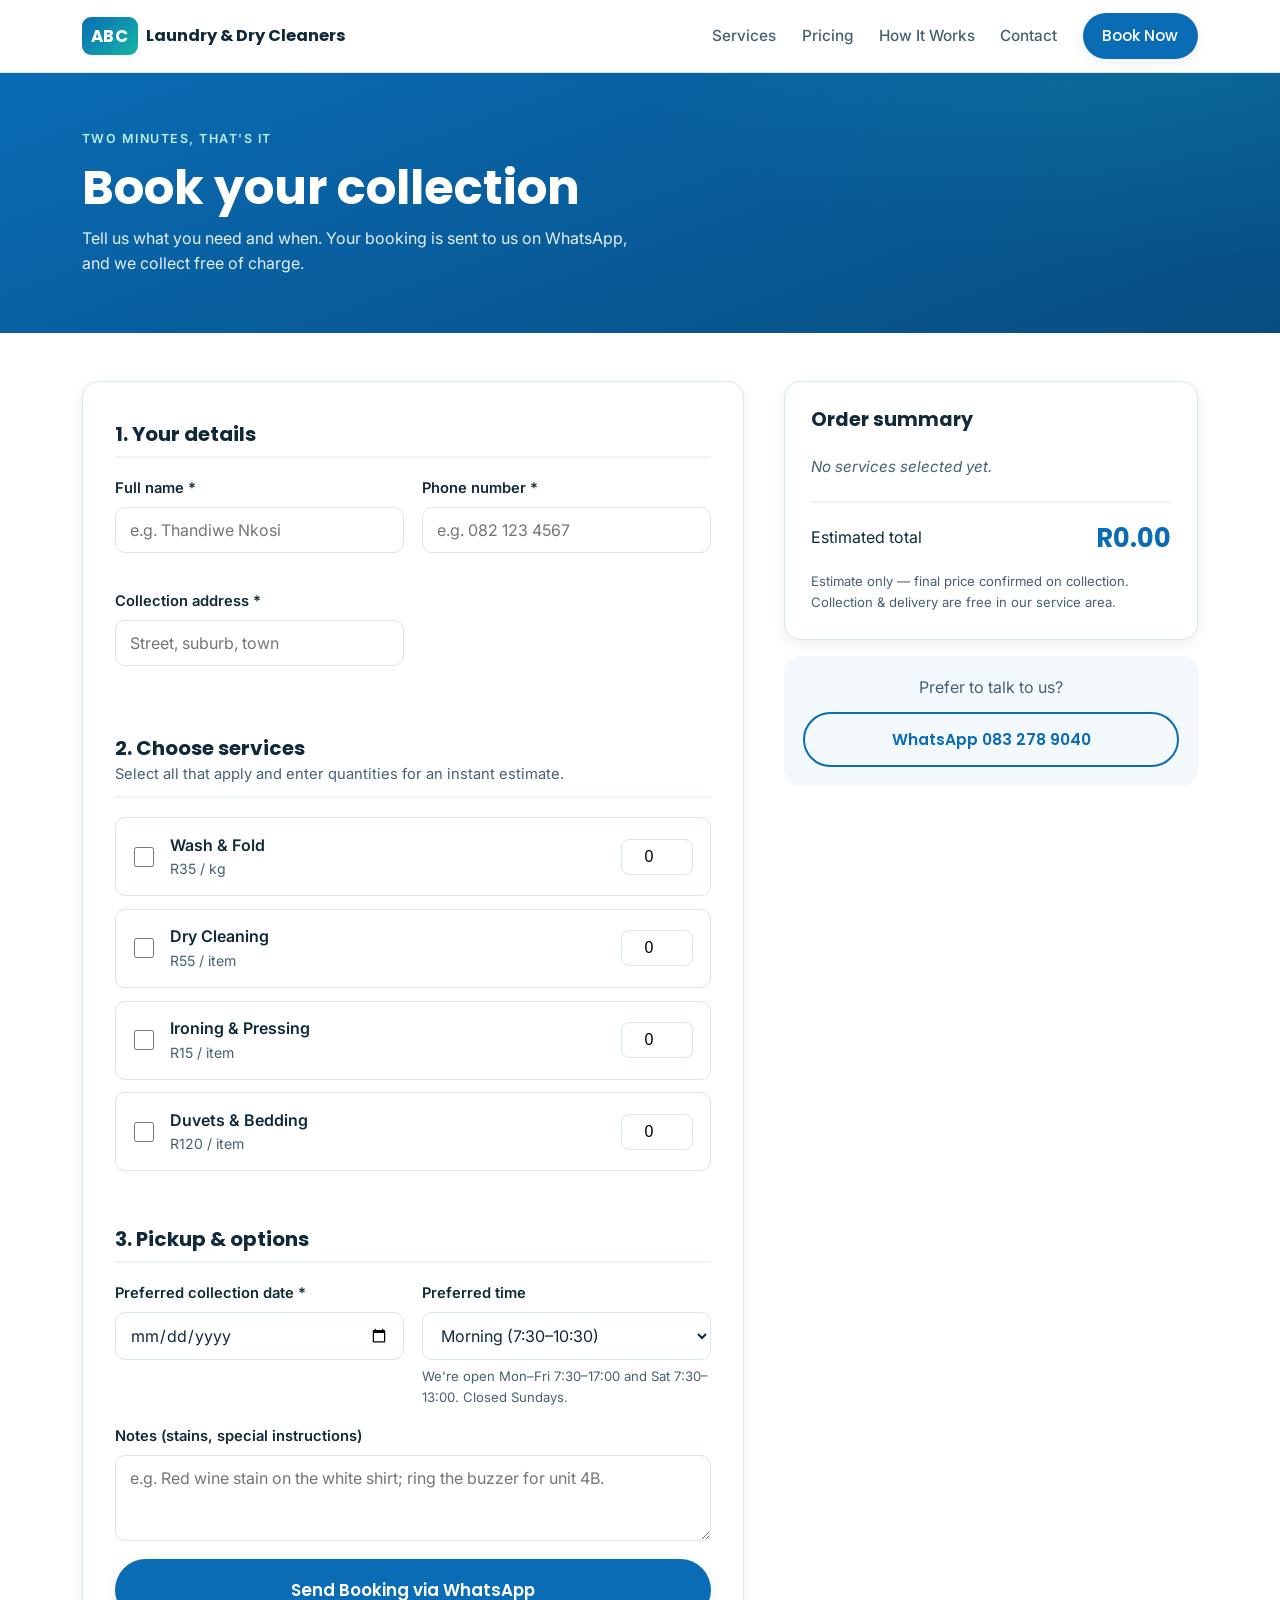
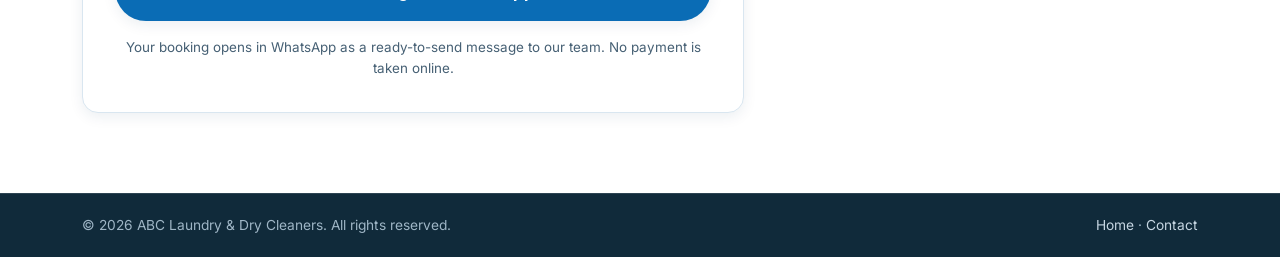
==== booking.html @ 91010104 "Initial Commit" ====
<!DOCTYPE html>
<html lang="en">
<head>
  <meta charset="UTF-8" />
  <meta name="viewport" content="width=device-width, initial-scale=1.0" />
  <meta name="description" content="Book a laundry or dry-cleaning collection with ABC Laundry & Dry Cleaners. Free pickup and delivery, instant price estimate." />
  <title>Book a Collection | ABC Laundry &amp; Dry Cleaners</title>
  <link rel="preconnect" href="https://fonts.googleapis.com" />
  <link rel="preconnect" href="https://fonts.gstatic.com" crossorigin />
  <link href="https://fonts.googleapis.com/css2?family=Poppins:wght@500;600;700&family=Inter:wght@400;500;600&display=swap" rel="stylesheet" />
  <link rel="stylesheet" href="style.css" />
</head>
<body>
  <!-- Header / Navigation -->
  <header class="site-header">
    <nav class="nav container">
      <a href="index.html" class="brand">
        <span class="brand-mark">ABC</span>
        <span class="brand-text">Laundry &amp; Dry Cleaners</span>
      </a>

      <button class="nav-toggle" id="navToggle" aria-label="Toggle menu" aria-expanded="false">
        <span></span><span></span><span></span>
      </button>

      <ul class="nav-links" id="navLinks">
        <li><a href="index.html#services">Services</a></li>
        <li><a href="index.html#pricing">Pricing</a></li>
        <li><a href="index.html#how">How It Works</a></li>
        <li><a href="index.html#contact">Contact</a></li>
        <li><a href="booking.html" class="btn btn-primary btn-sm">Book Now</a></li>
      </ul>
    </nav>
  </header>

  <!-- Booking -->
  <section class="booking-hero">
    <div class="container">
      <p class="eyebrow">Two minutes, that's it</p>
      <h1>Book your collection</h1>
      <p class="booking-sub">Tell us what you need and when. Your booking is sent to us on WhatsApp, and we collect free of charge.</p>
    </div>
  </section>

  <section class="section booking-section">
    <div class="container booking-grid">
      <!-- Form -->
      <form class="booking-form" id="bookingForm" novalidate>
        <div class="form-step-head">
          <h2>1. Your details</h2>
        </div>
        <div class="form-row">
          <div class="field">
            <label for="name">Full name *</label>
            <input type="text" id="name" name="name" placeholder="e.g. Thandiwe Nkosi" required />
            <span class="error" data-for="name"></span>
          </div>
          <div class="field">
            <label for="phone">Phone number *</label>
            <input type="tel" id="phone" name="phone" placeholder="e.g. 082 123 4567" required />
            <span class="error" data-for="phone"></span>
          </div>
        </div>
        <div class="form-row">
          <div class="field">
            <label for="address">Collection address *</label>
            <input type="text" id="address" name="address" placeholder="Street, suburb, town" required />
            <span class="error" data-for="address"></span>
          </div>
        </div>

        <div class="form-step-head">
          <h2>2. Choose services</h2>
          <p class="hint">Select all that apply and enter quantities for an instant estimate.</p>
        </div>

        <div class="service-options">
          <label class="service-option">
            <input type="checkbox" class="svc-check" data-price="35" data-unit="kg" data-label="Wash &amp; Fold" />
            <span class="svc-body">
              <span class="svc-name">Wash &amp; Fold</span>
              <span class="svc-price">R35 / kg</span>
            </span>
            <input type="number" class="svc-qty" min="0" value="0" aria-label="Wash and fold kilograms" />
          </label>

          <label class="service-option">
            <input type="checkbox" class="svc-check" data-price="55" data-unit="item" data-label="Dry Cleaning" />
            <span class="svc-body">
              <span class="svc-name">Dry Cleaning</span>
              <span class="svc-price">R55 / item</span>
            </span>
            <input type="number" class="svc-qty" min="0" value="0" aria-label="Dry cleaning items" />
          </label>

          <label class="service-option">
            <input type="checkbox" class="svc-check" data-price="15" data-unit="item" data-label="Ironing" />
            <span class="svc-body">
              <span class="svc-name">Ironing &amp; Pressing</span>
              <span class="svc-price">R15 / item</span>
            </span>
            <input type="number" class="svc-qty" min="0" value="0" aria-label="Ironing items" />
          </label>

          <label class="service-option">
            <input type="checkbox" class="svc-check" data-price="120" data-unit="item" data-label="Duvet / Bedding" />
            <span class="svc-body">
              <span class="svc-name">Duvets &amp; Bedding</span>
              <span class="svc-price">R120 / item</span>
            </span>
            <input type="number" class="svc-qty" min="0" value="0" aria-label="Duvet items" />
          </label>
        </div>
        <span class="error" data-for="services"></span>

        <div class="form-step-head">
          <h2>3. Pickup &amp; options</h2>
        </div>
        <div class="form-row">
          <div class="field">
            <label for="date">Preferred collection date *</label>
            <input type="date" id="date" name="date" required />
            <span class="error" data-for="date"></span>
          </div>
          <div class="field">
            <label for="time">Preferred time</label>
            <select id="time" name="time">
              <option value="Morning (7:30–10:30)">Morning (7:30–10:30)</option>
              <option value="Midday (10:30–13:00)">Midday (10:30–13:00)</option>
              <option value="Afternoon (13:00–17:00, Mon–Fri only)">Afternoon (13:00–17:00, Mon–Fri only)</option>
            </select>
            <span class="hint">We're open Mon–Fri 7:30–17:00 and Sat 7:30–13:00. Closed Sundays.</span>
          </div>
        </div>
        <div class="field">
          <label for="notes">Notes (stains, special instructions)</label>
          <textarea id="notes" name="notes" rows="3" placeholder="e.g. Red wine stain on the white shirt; ring the buzzer for unit 4B."></textarea>
        </div>

        <button type="submit" class="btn btn-primary btn-block btn-lg">Send Booking via WhatsApp</button>
        <p class="form-disclaimer">Your booking opens in WhatsApp as a ready-to-send message to our team. No payment is taken online.</p>
      </form>

      <!-- Summary -->
      <aside class="booking-summary">
        <div class="summary-card">
          <h3>Order summary</h3>
          <ul class="summary-lines" id="summaryLines">
            <li class="summary-empty">No services selected yet.</li>
          </ul>
          <div class="summary-total">
            <span>Estimated total</span>
            <strong id="summaryTotal">R0.00</strong>
          </div>
          <p class="summary-note">Estimate only — final price confirmed on collection. Collection &amp; delivery are free in our service area.</p>
        </div>
        <div class="summary-help">
          <p>Prefer to talk to us?</p>
          <a href="https://wa.me/27832789040" target="_blank" rel="noopener" class="btn btn-outline btn-block">WhatsApp 083 278 9040</a>
        </div>
      </aside>
    </div>

    <!-- Success message -->
    <div class="booking-success container" id="bookingSuccess" hidden>
      <div class="success-card">
        <div class="success-ico">✓</div>
        <h2>Booking request received!</h2>
        <p id="successText">Thanks, we've got your details and will call you shortly to confirm your collection.</p>
        <div class="success-actions">
          <a href="index.html" class="btn btn-outline">Back to Home</a>
          <button type="button" class="btn btn-primary" id="newBooking">Make Another Booking</button>
        </div>
      </div>
    </div>
  </section>

  <!-- Footer -->
  <footer class="site-footer">
    <div class="footer-bottom">
      <div class="container">
        <p>&copy; <span id="year"></span> ABC Laundry &amp; Dry Cleaners. All rights reserved.</p>
        <p><a href="index.html">Home</a> · <a href="index.html#contact">Contact</a></p>
      </div>
    </div>
  </footer>

  <script src="main.js"></script>
</body>
</html>
---- style.css ----
/* =========================================================
   ABC Laundry & Dry Cleaners — Stylesheet
   ========================================================= */

:root {
  --blue:        #0a6cb5;
  --blue-dark:   #074d80;
  --teal:        #16b6a6;
  --teal-dark:   #0e8e82;
  --ink:         #102a3a;
  --ink-soft:    #466074;
  --bg:          #ffffff;
  --bg-soft:     #f3f8fc;
  --bg-alt:      #eef5fb;
  --line:        #d9e6f0;
  --white:       #ffffff;
  --shadow:      0 10px 30px rgba(10, 55, 95, 0.10);
  --shadow-sm:   0 4px 14px rgba(10, 55, 95, 0.08);
  --radius:      16px;
  --radius-sm:   10px;
  --maxw:        1160px;
  --font-head:   'Poppins', system-ui, sans-serif;
  --font-body:   'Inter', system-ui, sans-serif;
}

* { margin: 0; padding: 0; box-sizing: border-box; }

html { scroll-behavior: smooth; scroll-padding-top: 80px; }

body {
  font-family: var(--font-body);
  color: var(--ink);
  background: var(--bg);
  line-height: 1.6;
  -webkit-font-smoothing: antialiased;
}

h1, h2, h3, h4 { font-family: var(--font-head); line-height: 1.2; color: var(--ink); }
a { color: var(--blue); text-decoration: none; }
img { max-width: 100%; display: block; }

.container { width: 100%; max-width: var(--maxw); margin: 0 auto; padding: 0 22px; }

.eyebrow {
  text-transform: uppercase;
  letter-spacing: 0.12em;
  font-size: 0.78rem;
  font-weight: 600;
  color: var(--teal-dark);
  margin-bottom: 0.6rem;
}

/* ---------- Buttons ---------- */
.btn {
  display: inline-flex;
  align-items: center;
  justify-content: center;
  gap: 0.5rem;
  font-family: var(--font-head);
  font-weight: 600;
  font-size: 0.98rem;
  padding: 0.8rem 1.5rem;
  border-radius: 999px;
  border: 2px solid transparent;
  cursor: pointer;
  transition: transform 0.15s ease, box-shadow 0.15s ease, background 0.15s ease, color 0.15s ease;
  white-space: nowrap;
}
.btn:hover { transform: translateY(-2px); }
.btn:active { transform: translateY(0); }
.btn-primary { background: var(--blue); color: #fff; box-shadow: var(--shadow-sm); }
.btn-primary:hover { background: var(--blue-dark); color: #fff; }
.btn-ghost { background: rgba(255,255,255,0.14); color: #fff; border-color: rgba(255,255,255,0.55); }
.btn-ghost:hover { background: rgba(255,255,255,0.25); color: #fff; }
.btn-light { background: #fff; color: var(--blue); }
.btn-light:hover { color: var(--blue-dark); }
.btn-outline { background: transparent; color: var(--blue); border-color: var(--blue); }
.btn-outline:hover { background: var(--blue); color: #fff; }
.btn-sm { padding: 0.55rem 1.1rem; font-size: 0.9rem; }
.btn-lg { padding: 1rem 1.6rem; font-size: 1.05rem; }
.btn-block { width: 100%; }

/* ---------- Header / Nav ---------- */
.site-header {
  position: sticky;
  top: 0;
  z-index: 100;
  background: rgba(255,255,255,0.92);
  backdrop-filter: saturate(180%) blur(10px);
  border-bottom: 1px solid var(--line);
}
.nav { display: flex; align-items: center; justify-content: space-between; height: 72px; }
.brand { display: flex; align-items: center; gap: 0.55rem; font-family: var(--font-head); font-weight: 700; color: var(--ink); }
.brand-mark {
  background: linear-gradient(135deg, var(--blue), var(--teal));
  color: #fff;
  font-weight: 700;
  letter-spacing: 0.04em;
  padding: 0.35rem 0.55rem;
  border-radius: 9px;
  font-size: 1.05rem;
}
.brand-text { font-size: 1.02rem; line-height: 1.1; }
.nav-links { display: flex; align-items: center; gap: 1.6rem; list-style: none; }
.nav-links a { color: var(--ink-soft); font-weight: 500; font-size: 0.96rem; }
.nav-links a:not(.btn):hover { color: var(--blue); }
.nav-links .btn { color: #fff; }

.nav-toggle { display: none; flex-direction: column; gap: 5px; background: none; border: none; cursor: pointer; padding: 6px; }
.nav-toggle span { width: 26px; height: 3px; background: var(--ink); border-radius: 2px; transition: 0.25s; }
.nav-toggle.open span:nth-child(1) { transform: translateY(8px) rotate(45deg); }
.nav-toggle.open span:nth-child(2) { opacity: 0; }
.nav-toggle.open span:nth-child(3) { transform: translateY(-8px) rotate(-45deg); }

/* ---------- Hero ---------- */
.hero {
  background:
    radial-gradient(1200px 500px at 80% -10%, rgba(22,182,166,0.18), transparent 60%),
    linear-gradient(160deg, #0a6cb5 0%, #074d80 100%);
  color: #fff;
  padding: 5rem 0 5.5rem;
  position: relative;
  overflow: hidden;
}
.hero-inner { display: grid; grid-template-columns: 1.15fr 0.85fr; gap: 3rem; align-items: center; }
.hero-content { max-width: 40rem; }
.hero .eyebrow { color: #bdeee7; }
.hero h1 { font-size: clamp(2.4rem, 5vw, 3.6rem); color: #fff; margin-bottom: 1.1rem; }
.hero h1 .accent { color: #8ee9dd; }
.hero-sub { font-size: 1.1rem; color: #e3f0f9; max-width: 38rem; margin-bottom: 1.8rem; }
.hero-actions { display: flex; flex-wrap: wrap; gap: 0.9rem; margin-bottom: 1.6rem; }
.hero-badges { list-style: none; display: flex; flex-wrap: wrap; gap: 1.2rem; font-size: 0.92rem; color: #cfeae3; }

/* Hero image / placeholder */
.hero-media { display: flex; justify-content: center; }
.hero-media img { border-radius: var(--radius); box-shadow: var(--shadow); width: 100%; object-fit: cover; }
.hero-img-placeholder {
  width: 100%;
  aspect-ratio: 16 / 9;
  border-radius: var(--radius);
  border: 2px dashed rgba(255, 255, 255, 0.55);
  background: linear-gradient(160deg, rgba(255,255,255,0.16), rgba(255,255,255,0.04));
  display: flex; flex-direction: column; align-items: center; justify-content: center;
  gap: 0.5rem; text-align: center; color: #eaf5ff; padding: 1.5rem;
}
.hero-img-icon { font-size: 3rem; }
.hero-img-placeholder p { font-weight: 600; font-family: var(--font-head); }
.hero-img-hint { font-size: 0.82rem; color: #bdd6ea; }

/* ---------- Stats ---------- */
.stats { background: var(--bg-soft); border-bottom: 1px solid var(--line); }
.stats-grid { display: grid; grid-template-columns: repeat(4, 1fr); gap: 1rem; padding: 2.2rem 22px; }
.stat { text-align: center; }
.stat-num { display: block; font-family: var(--font-head); font-weight: 700; font-size: 1.9rem; color: var(--blue); }
.stat-label { color: var(--ink-soft); font-size: 0.92rem; }

/* ---------- Sections ---------- */
.section { padding: 5rem 0; }
.section-alt { background: var(--bg-soft); }
.section-head { text-align: center; max-width: 40rem; margin: 0 auto 3rem; }
.section-head h2 { font-size: clamp(1.8rem, 3.5vw, 2.5rem); margin-bottom: 0.7rem; }
.section-sub { color: var(--ink-soft); font-size: 1.05rem; }

/* ---------- Cards ---------- */
.cards { display: grid; grid-template-columns: repeat(3, 1fr); gap: 1.5rem; }
.card {
  background: #fff;
  border: 1px solid var(--line);
  border-radius: var(--radius);
  padding: 2rem 1.7rem;
  box-shadow: var(--shadow-sm);
  transition: transform 0.2s ease, box-shadow 0.2s ease;
}
.card:hover { transform: translateY(-5px); box-shadow: var(--shadow); }
.card-icon {
  font-size: 1.9rem;
  width: 58px; height: 58px;
  display: grid; place-items: center;
  background: var(--bg-alt);
  border-radius: 14px;
  margin-bottom: 1.1rem;
}
.card h3 { font-size: 1.2rem; margin-bottom: 0.5rem; }
.card p { color: var(--ink-soft); }

/* ---------- Pricing ---------- */
.pricing-grid { display: grid; grid-template-columns: repeat(3, 1fr); gap: 1.5rem; align-items: stretch; }
.price-card {
  background: #fff;
  border: 1px solid var(--line);
  border-radius: var(--radius);
  padding: 2.2rem 1.8rem;
  text-align: center;
  position: relative;
  display: flex;
  flex-direction: column;
  box-shadow: var(--shadow-sm);
}
.price-card.featured { border: 2px solid var(--blue); box-shadow: var(--shadow); transform: translateY(-6px); }
.ribbon {
  position: absolute; top: -13px; left: 50%; transform: translateX(-50%);
  background: var(--blue); color: #fff; font-size: 0.75rem; font-weight: 600;
  padding: 0.3rem 0.9rem; border-radius: 999px; letter-spacing: 0.04em;
}
.price-card h3 { font-size: 1.25rem; margin-bottom: 0.8rem; }
.price { font-family: var(--font-head); font-weight: 700; font-size: 3rem; color: var(--ink); line-height: 1; margin-bottom: 1.2rem; }
.price span { font-size: 1.4rem; vertical-align: super; color: var(--blue); }
.price small { font-size: 0.95rem; font-weight: 500; color: var(--ink-soft); }
.price-card ul { list-style: none; text-align: left; margin-bottom: 1.6rem; flex-grow: 1; }
.price-card li { padding: 0.5rem 0 0.5rem 1.6rem; position: relative; color: var(--ink-soft); border-bottom: 1px solid var(--bg-alt); }
.price-card li::before { content: "✓"; position: absolute; left: 0; color: var(--teal-dark); font-weight: 700; }
.price-note { text-align: center; color: var(--ink-soft); font-size: 0.88rem; margin-top: 1.8rem; }

/* ---------- Steps ---------- */
.steps { display: grid; grid-template-columns: repeat(4, 1fr); gap: 1.5rem; }
.step { text-align: center; padding: 1rem; }
.step-num {
  display: grid; place-items: center;
  width: 56px; height: 56px; margin: 0 auto 1rem;
  background: linear-gradient(135deg, var(--blue), var(--teal));
  color: #fff; font-family: var(--font-head); font-weight: 700; font-size: 1.4rem;
  border-radius: 50%;
}
.step h3 { font-size: 1.15rem; margin-bottom: 0.4rem; }
.step p { color: var(--ink-soft); font-size: 0.96rem; }

/* ---------- About ---------- */
.about-grid { display: grid; grid-template-columns: 1.4fr 1fr; gap: 3rem; align-items: center; }
.about-text h2 { font-size: clamp(1.8rem, 3.5vw, 2.4rem); margin-bottom: 1rem; }
.about-text p { color: var(--ink-soft); margin-bottom: 1rem; }
.check-list { list-style: none; margin-top: 1.2rem; }
.check-list li { padding: 0.4rem 0 0.4rem 1.8rem; position: relative; }
.check-list li::before { content: "✓"; position: absolute; left: 0; width: 1.2rem; height: 1.2rem; background: var(--teal); color: #fff; border-radius: 50%; font-size: 0.75rem; display: grid; place-items: center; top: 0.55rem; }
.about-stats { display: grid; grid-template-columns: 1fr 1fr; gap: 1rem; }
.about-stat {
  background: #fff; border: 1px solid var(--line); border-radius: var(--radius);
  padding: 1.6rem 1rem; text-align: center; box-shadow: var(--shadow-sm);
}
.about-stat strong { display: block; font-family: var(--font-head); font-size: 1.8rem; color: var(--blue); }
.about-stat span { color: var(--ink-soft); font-size: 0.9rem; }

/* ---------- Reviews ---------- */
.review {
  background: #fff; border: 1px solid var(--line); border-radius: var(--radius);
  padding: 1.8rem; box-shadow: var(--shadow-sm);
}
.review p { color: var(--ink); font-size: 1.02rem; margin-bottom: 1rem; }
.review footer { font-weight: 600; color: var(--ink-soft); }
.stars { color: #f5a623; margin-top: 0.3rem; letter-spacing: 0.1em; }

/* ---------- Contact ---------- */
.contact-grid { display: grid; grid-template-columns: 1fr 1fr; gap: 2.5rem; align-items: stretch; }
.contact-info h2 { font-size: clamp(1.8rem, 3.5vw, 2.4rem); margin-bottom: 1.4rem; }
.contact-list { list-style: none; margin-bottom: 1.8rem; }
.contact-list li { display: flex; gap: 1rem; padding: 0.9rem 0; border-bottom: 1px solid var(--line); }
.contact-ico { font-size: 1.4rem; }
.contact-list strong { display: block; font-family: var(--font-head); }
.contact-list p { color: var(--ink-soft); }
.contact-map { min-height: 360px; border-radius: var(--radius); overflow: hidden; box-shadow: var(--shadow-sm); border: 1px solid var(--line); }
.contact-map iframe { width: 100%; height: 100%; min-height: 360px; }

/* ---------- CTA ---------- */
.cta {
  background: linear-gradient(160deg, var(--teal-dark), var(--blue-dark));
  color: #fff; text-align: center; padding: 4rem 0;
}
.cta-inner h2 { color: #fff; font-size: clamp(1.8rem, 4vw, 2.6rem); margin-bottom: 0.6rem; }
.cta-inner p { color: #e3f0f9; margin-bottom: 1.6rem; font-size: 1.1rem; }

/* ---------- Footer ---------- */
.site-footer { background: var(--ink); color: #c6d6e2; }
.footer-grid { display: grid; grid-template-columns: 2fr 1fr 1fr 1fr; gap: 2rem; padding: 3.5rem 22px 2.5rem; }
.brand-footer { color: #fff; margin-bottom: 1rem; }
.footer-tag { color: #9fb6c6; max-width: 22rem; }
.site-footer h4 { color: #fff; margin-bottom: 1rem; font-size: 1rem; }
.site-footer ul { list-style: none; }
.site-footer ul li { margin-bottom: 0.55rem; }
.site-footer ul a { color: #c6d6e2; font-size: 0.95rem; }
.site-footer ul a:hover { color: #fff; }
.footer-bottom { border-top: 1px solid rgba(255,255,255,0.12); padding: 1.3rem 0; }
.footer-bottom .container { display: flex; justify-content: space-between; flex-wrap: wrap; gap: 0.5rem; }
.footer-bottom p { font-size: 0.86rem; color: #9fb6c6; }
.footer-bottom a { color: #c6d6e2; }

/* =========================================================
   Booking page
   ========================================================= */
.booking-hero {
  background:
    radial-gradient(900px 400px at 90% -20%, rgba(22,182,166,0.2), transparent 60%),
    linear-gradient(160deg, #0a6cb5 0%, #074d80 100%);
  color: #fff; padding: 3.5rem 0;
}
.booking-hero h1 { color: #fff; font-size: clamp(2rem, 4.5vw, 3rem); }
.booking-hero .eyebrow { color: #bdeee7; }
.booking-sub { color: #e3f0f9; max-width: 36rem; margin-top: 0.6rem; }

.booking-section { padding-top: 3rem; }
.booking-grid { display: grid; grid-template-columns: 1.6fr 1fr; gap: 2.5rem; align-items: start; }

.booking-form {
  background: #fff; border: 1px solid var(--line); border-radius: var(--radius);
  padding: 2rem; box-shadow: var(--shadow-sm);
}
.form-step-head { margin: 0.5rem 0 1.2rem; padding-bottom: 0.6rem; border-bottom: 2px solid var(--bg-alt); }
.form-step-head:not(:first-child) { margin-top: 2rem; }
.form-step-head h2 { font-size: 1.25rem; }
.form-step-head .hint { color: var(--ink-soft); font-size: 0.92rem; margin-top: 0.2rem; }

.form-row { display: grid; grid-template-columns: 1fr 1fr; gap: 1.1rem; }
.field { margin-bottom: 1.1rem; display: flex; flex-direction: column; }
.field label { font-weight: 600; font-size: 0.92rem; margin-bottom: 0.4rem; color: var(--ink); }
.field .hint { font-size: 0.82rem; color: var(--ink-soft); margin-top: 0.35rem; }
.field input,
.field select,
.field textarea {
  font-family: var(--font-body); font-size: 1rem; color: var(--ink);
  padding: 0.75rem 0.9rem; border: 1.5px solid var(--line); border-radius: var(--radius-sm);
  background: #fff; transition: border-color 0.15s ease, box-shadow 0.15s ease;
  width: 100%;
}
.field input:focus,
.field select:focus,
.field textarea:focus {
  outline: none; border-color: var(--blue); box-shadow: 0 0 0 3px rgba(10,108,181,0.14);
}
.field input.invalid { border-color: #e0484f; }
.error { color: #d33b41; font-size: 0.82rem; min-height: 1rem; margin-top: 0.25rem; display: block; }

/* Service options */
.service-options { display: grid; gap: 0.8rem; margin-bottom: 0.5rem; }
.service-option {
  display: grid; grid-template-columns: auto 1fr auto; align-items: center; gap: 1rem;
  border: 1.5px solid var(--line); border-radius: var(--radius-sm);
  padding: 0.9rem 1.1rem; cursor: pointer; transition: border-color 0.15s ease, background 0.15s ease;
}
.service-option:hover { border-color: var(--blue); }
.service-option:has(.svc-check:checked) { border-color: var(--blue); background: var(--bg-soft); }
.svc-check { width: 20px; height: 20px; accent-color: var(--blue); }
.svc-body { display: flex; flex-direction: column; }
.svc-name { font-weight: 600; }
.svc-price { font-size: 0.88rem; color: var(--ink-soft); }
.svc-qty { width: 72px; text-align: center; padding: 0.5rem; border: 1.5px solid var(--line); border-radius: 8px; font-size: 1rem; }

.form-disclaimer { text-align: center; color: var(--ink-soft); font-size: 0.84rem; margin-top: 1rem; }

/* Summary */
.booking-summary { position: sticky; top: 92px; display: flex; flex-direction: column; gap: 1rem; }
.summary-card {
  background: #fff; border: 1px solid var(--line); border-radius: var(--radius);
  padding: 1.6rem; box-shadow: var(--shadow-sm);
}
.summary-card h3 { font-size: 1.2rem; margin-bottom: 1rem; }
.summary-lines { list-style: none; }
.summary-lines li { display: flex; justify-content: space-between; padding: 0.5rem 0; border-bottom: 1px solid var(--bg-alt); color: var(--ink); font-size: 0.95rem; }
.summary-lines .summary-empty { color: var(--ink-soft); border: none; justify-content: flex-start; font-style: italic; }
.summary-row { display: flex; justify-content: space-between; padding: 0.5rem 0; color: var(--ink-soft); font-size: 0.95rem; }
.summary-total {
  display: flex; justify-content: space-between; align-items: center;
  margin-top: 0.9rem; padding-top: 0.9rem; border-top: 2px solid var(--bg-alt);
}
.summary-total strong { font-family: var(--font-head); font-size: 1.6rem; color: var(--blue); }
.summary-note { font-size: 0.82rem; color: var(--ink-soft); margin-top: 0.8rem; }
.summary-help { text-align: center; background: var(--bg-soft); border-radius: var(--radius); padding: 1.2rem; }
.summary-help p { margin-bottom: 0.7rem; color: var(--ink-soft); }

/* Success */
.booking-success { margin-top: 2rem; }
.success-card {
  background: #fff; border: 1px solid var(--line); border-radius: var(--radius);
  box-shadow: var(--shadow); padding: 3rem 2rem; text-align: center; max-width: 540px; margin: 0 auto;
}
.success-ico {
  width: 70px; height: 70px; margin: 0 auto 1.2rem; border-radius: 50%;
  background: var(--teal); color: #fff; font-size: 2.2rem; display: grid; place-items: center;
}
.success-card h2 { margin-bottom: 0.6rem; }
.success-card p { color: var(--ink-soft); margin-bottom: 1.6rem; }
.success-actions { display: flex; gap: 0.8rem; justify-content: center; flex-wrap: wrap; }

/* =========================================================
   Responsive
   ========================================================= */
@media (max-width: 920px) {
  .hero { padding: 4rem 0 4.5rem; }
  .hero-inner { grid-template-columns: 1fr; gap: 2.2rem; }
  .hero-content { max-width: none; }
  .hero-media { order: 2; }
  .hero-img-placeholder { max-width: 420px; margin: 0 auto; aspect-ratio: 16 / 10; }
  .cards { grid-template-columns: repeat(2, 1fr); }
  .pricing-grid { grid-template-columns: 1fr; max-width: 420px; margin: 0 auto; }
  .price-card.featured { transform: none; }
  .steps { grid-template-columns: repeat(2, 1fr); }
  .about-grid, .contact-grid, .booking-grid { grid-template-columns: 1fr; }
  .booking-summary { position: static; }
  .footer-grid { grid-template-columns: 1fr 1fr; }
}

@media (max-width: 720px) {
  .nav-toggle { display: flex; }
  .nav-links {
    position: absolute; top: 72px; left: 0; right: 0;
    flex-direction: column; align-items: stretch; gap: 0;
    background: #fff; border-bottom: 1px solid var(--line);
    padding: 0.5rem 22px 1.2rem;
    box-shadow: var(--shadow);
    transform: translateY(-130%);
    transition: transform 0.28s ease;
    visibility: hidden;
  }
  .nav-links.open { transform: translateY(0); visibility: visible; }
  .nav-links li { padding: 0.35rem 0; }
  .nav-links .btn { margin-top: 0.5rem; }
  .stats-grid { grid-template-columns: repeat(2, 1fr); gap: 1.5rem; }
}

@media (max-width: 520px) {
  .section { padding: 3.5rem 0; }
  .cards, .steps { grid-template-columns: 1fr; }
  .about-stats { grid-template-columns: 1fr 1fr; }
  .form-row { grid-template-columns: 1fr; }
  .footer-grid { grid-template-columns: 1fr; }
  .footer-bottom .container { flex-direction: column; }
  .booking-form { padding: 1.4rem; }
  .hero { padding: 3.5rem 0 4rem; }
}
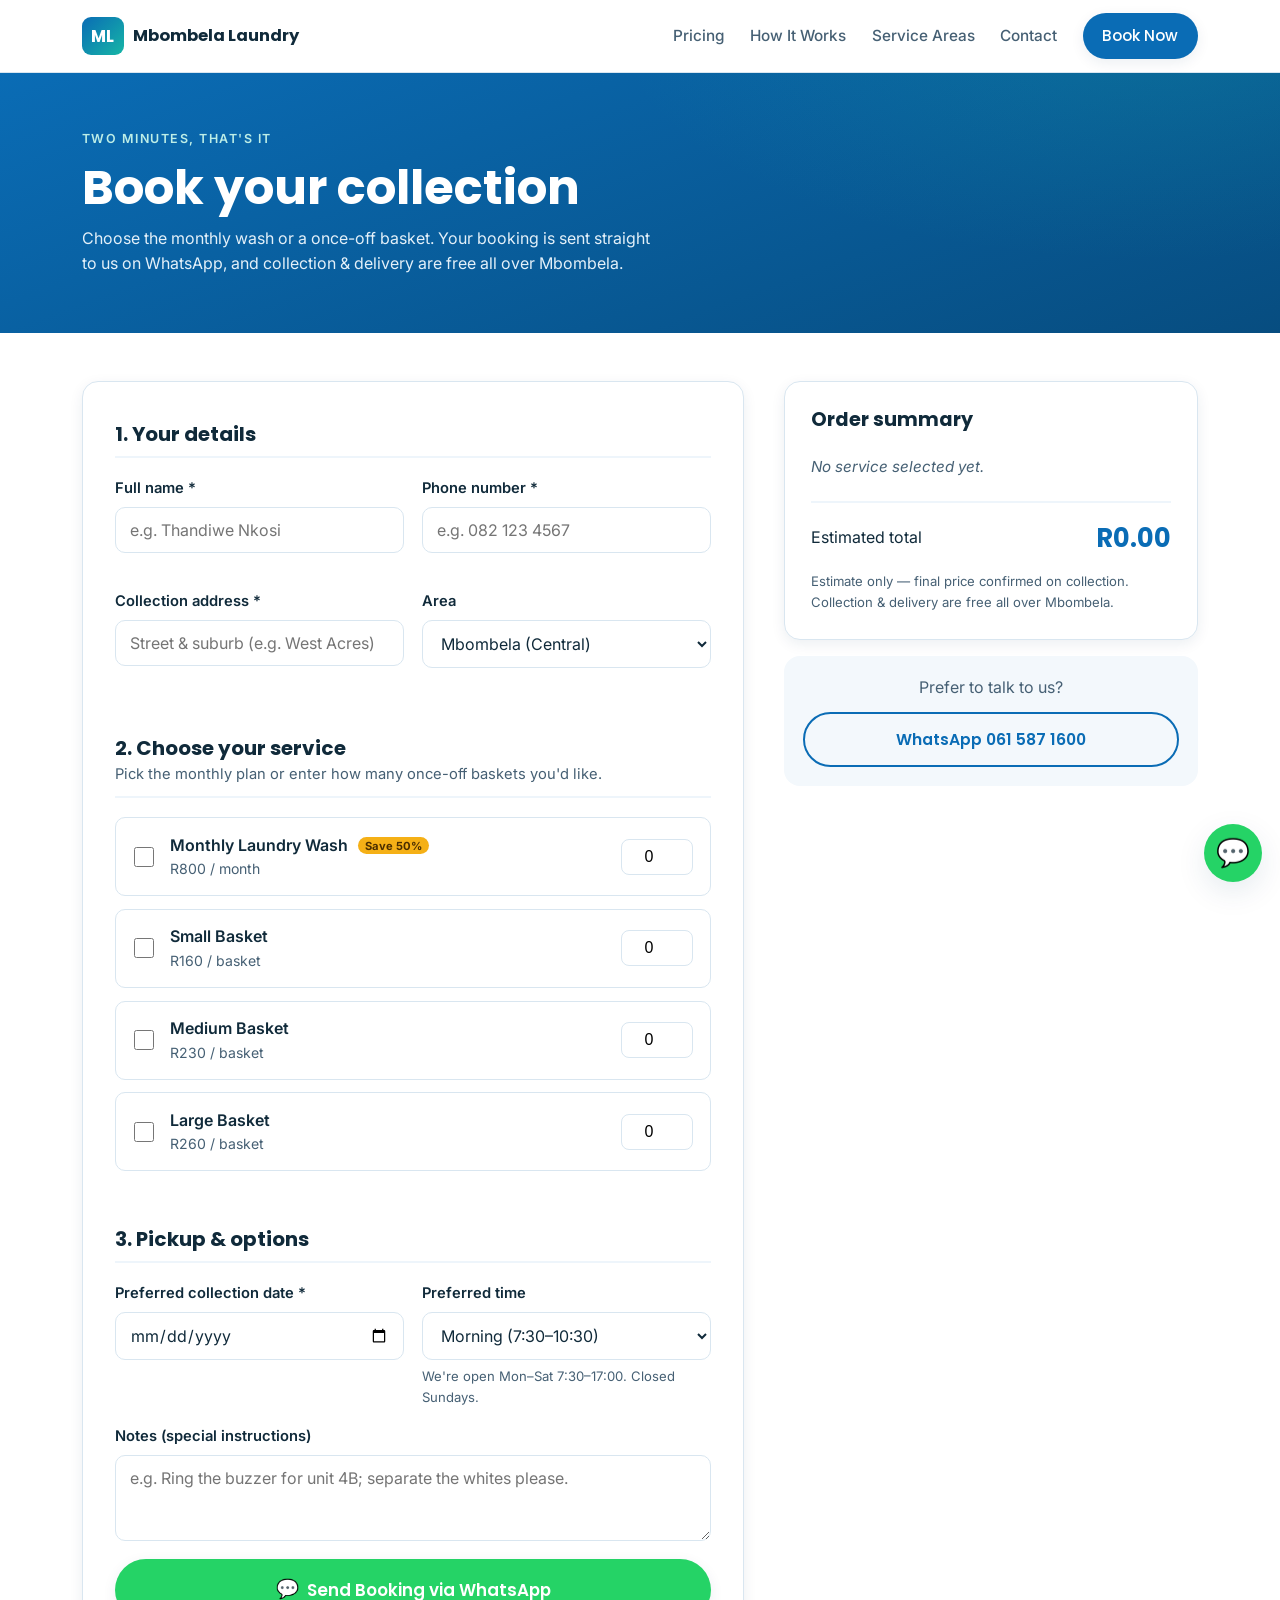
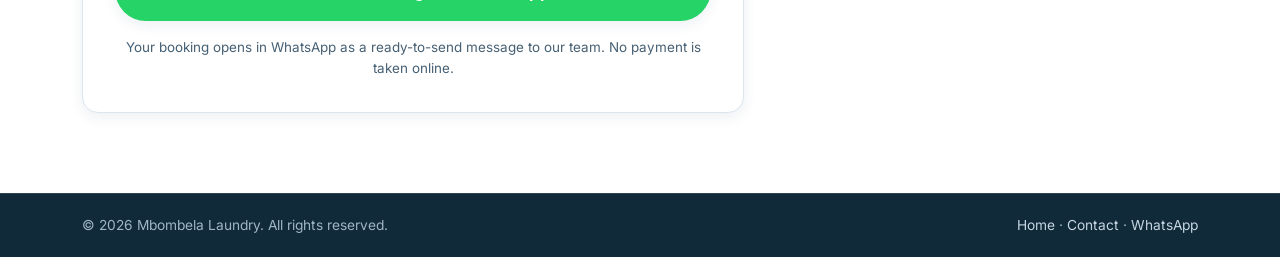
==== commit 9fe1a541: "initial commit" ====
--- a/booking.html
+++ b/booking.html
@@ -3,11 +3,11 @@
 <head>
   <meta charset="UTF-8" />
   <meta name="viewport" content="width=device-width, initial-scale=1.0" />
-  <meta name="description" content="Book a laundry or dry-cleaning collection with ABC Laundry & Dry Cleaners. Free pickup and delivery, instant price estimate." />
-  <title>Book a Collection | ABC Laundry &amp; Dry Cleaners</title>
+  <meta name="description" content="Book a laundry collection with Mbombela Laundry. Monthly R800 wash or once-off baskets from R160. Free collection and delivery all over Mbombela." />
+  <title>Book a Collection | Mbombela Laundry</title>
   <link rel="preconnect" href="https://fonts.googleapis.com" />
   <link rel="preconnect" href="https://fonts.gstatic.com" crossorigin />
-  <link href="https://fonts.googleapis.com/css2?family=Poppins:wght@500;600;700&family=Inter:wght@400;500;600&display=swap" rel="stylesheet" />
+  <link href="https://fonts.googleapis.com/css2?family=Poppins:wght@500;600;700;800&family=Inter:wght@400;500;600&display=swap" rel="stylesheet" />
   <link rel="stylesheet" href="style.css" />
 </head>
 <body>
@@ -15,8 +15,8 @@
   <header class="site-header">
     <nav class="nav container">
       <a href="index.html" class="brand">
-        <span class="brand-mark">ABC</span>
-        <span class="brand-text">Laundry &amp; Dry Cleaners</span>
+        <span class="brand-mark">ML</span>
+        <span class="brand-text">Mbombela Laundry</span>
       </a>
 
       <button class="nav-toggle" id="navToggle" aria-label="Toggle menu" aria-expanded="false">
@@ -24,9 +24,9 @@
       </button>
 
       <ul class="nav-links" id="navLinks">
-        <li><a href="index.html#services">Services</a></li>
         <li><a href="index.html#pricing">Pricing</a></li>
         <li><a href="index.html#how">How It Works</a></li>
+        <li><a href="index.html#areas">Service Areas</a></li>
         <li><a href="index.html#contact">Contact</a></li>
         <li><a href="booking.html" class="btn btn-primary btn-sm">Book Now</a></li>
       </ul>
@@ -38,7 +38,7 @@
     <div class="container">
       <p class="eyebrow">Two minutes, that's it</p>
       <h1>Book your collection</h1>
-      <p class="booking-sub">Tell us what you need and when. Your booking is sent to us on WhatsApp, and we collect free of charge.</p>
+      <p class="booking-sub">Choose the monthly wash or a once-off basket. Your booking is sent straight to us on WhatsApp, and collection &amp; delivery are free all over Mbombela.</p>
     </div>
   </section>
 
@@ -64,51 +64,74 @@
         <div class="form-row">
           <div class="field">
             <label for="address">Collection address *</label>
-            <input type="text" id="address" name="address" placeholder="Street, suburb, town" required />
+            <input type="text" id="address" name="address" placeholder="Street &amp; suburb (e.g. West Acres)" required />
             <span class="error" data-for="address"></span>
           </div>
+          <div class="field">
+            <label for="area">Area</label>
+            <select id="area" name="area">
+              <option value="Mbombela (Central)">Mbombela (Central)</option>
+              <option value="Nelspruit">Nelspruit</option>
+              <option value="West Acres">West Acres</option>
+              <option value="Sonheuwel">Sonheuwel</option>
+              <option value="Steiltes">Steiltes</option>
+              <option value="Stonehenge">Stonehenge</option>
+              <option value="Valencia Park">Valencia Park</option>
+              <option value="Riverside Park">Riverside Park</option>
+              <option value="Kamagugu">Kamagugu</option>
+              <option value="Rocky's Drift">Rocky's Drift</option>
+              <option value="Plaston">Plaston</option>
+              <option value="White River">White River</option>
+              <option value="Kanyamazane">Kanyamazane</option>
+              <option value="Pienaar">Pienaar</option>
+              <option value="Msogwaba">Msogwaba</option>
+              <option value="Tekwane South &amp; North">Tekwane South &amp; North</option>
+              <option value="Kabokweni">Kabokweni</option>
+              <option value="Other (Mbombela &amp; surrounds)">Other (Mbombela &amp; surrounds)</option>
+            </select>
+          </div>
         </div>
 
         <div class="form-step-head">
-          <h2>2. Choose services</h2>
-          <p class="hint">Select all that apply and enter quantities for an instant estimate.</p>
+          <h2>2. Choose your service</h2>
+          <p class="hint">Pick the monthly plan or enter how many once-off baskets you'd like.</p>
         </div>
 
         <div class="service-options">
           <label class="service-option">
-            <input type="checkbox" class="svc-check" data-price="35" data-unit="kg" data-label="Wash &amp; Fold" />
-            <span class="svc-body">
-              <span class="svc-name">Wash &amp; Fold</span>
-              <span class="svc-price">R35 / kg</span>
-            </span>
-            <input type="number" class="svc-qty" min="0" value="0" aria-label="Wash and fold kilograms" />
-          </label>
-
-          <label class="service-option">
-            <input type="checkbox" class="svc-check" data-price="55" data-unit="item" data-label="Dry Cleaning" />
-            <span class="svc-body">
-              <span class="svc-name">Dry Cleaning</span>
-              <span class="svc-price">R55 / item</span>
-            </span>
-            <input type="number" class="svc-qty" min="0" value="0" aria-label="Dry cleaning items" />
-          </label>
-
-          <label class="service-option">
-            <input type="checkbox" class="svc-check" data-price="15" data-unit="item" data-label="Ironing" />
-            <span class="svc-body">
-              <span class="svc-name">Ironing &amp; Pressing</span>
-              <span class="svc-price">R15 / item</span>
-            </span>
-            <input type="number" class="svc-qty" min="0" value="0" aria-label="Ironing items" />
-          </label>
-
-          <label class="service-option">
-            <input type="checkbox" class="svc-check" data-price="120" data-unit="item" data-label="Duvet / Bedding" />
-            <span class="svc-body">
-              <span class="svc-name">Duvets &amp; Bedding</span>
-              <span class="svc-price">R120 / item</span>
-            </span>
-            <input type="number" class="svc-qty" min="0" value="0" aria-label="Duvet items" />
+            <input type="checkbox" class="svc-check" data-price="800" data-unit="month" data-label="Monthly Laundry Wash" />
+            <span class="svc-body">
+              <span class="svc-name">Monthly Laundry Wash <span class="svc-tag">Save 50%</span></span>
+              <span class="svc-price">R800 / month</span>
+            </span>
+            <input type="number" class="svc-qty" min="0" value="0" aria-label="Monthly subscriptions" />
+          </label>
+
+          <label class="service-option">
+            <input type="checkbox" class="svc-check" data-price="160" data-unit="basket" data-label="Small Basket" />
+            <span class="svc-body">
+              <span class="svc-name">Small Basket</span>
+              <span class="svc-price">R160 / basket</span>
+            </span>
+            <input type="number" class="svc-qty" min="0" value="0" aria-label="Small baskets" />
+          </label>
+
+          <label class="service-option">
+            <input type="checkbox" class="svc-check" data-price="230" data-unit="basket" data-label="Medium Basket" />
+            <span class="svc-body">
+              <span class="svc-name">Medium Basket</span>
+              <span class="svc-price">R230 / basket</span>
+            </span>
+            <input type="number" class="svc-qty" min="0" value="0" aria-label="Medium baskets" />
+          </label>
+
+          <label class="service-option">
+            <input type="checkbox" class="svc-check" data-price="260" data-unit="basket" data-label="Large Basket" />
+            <span class="svc-body">
+              <span class="svc-name">Large Basket</span>
+              <span class="svc-price">R260 / basket</span>
+            </span>
+            <input type="number" class="svc-qty" min="0" value="0" aria-label="Large baskets" />
           </label>
         </div>
         <span class="error" data-for="services"></span>
@@ -127,17 +150,17 @@
             <select id="time" name="time">
               <option value="Morning (7:30–10:30)">Morning (7:30–10:30)</option>
               <option value="Midday (10:30–13:00)">Midday (10:30–13:00)</option>
-              <option value="Afternoon (13:00–17:00, Mon–Fri only)">Afternoon (13:00–17:00, Mon–Fri only)</option>
+              <option value="Afternoon (13:00–17:00)">Afternoon (13:00–17:00)</option>
             </select>
-            <span class="hint">We're open Mon–Fri 7:30–17:00 and Sat 7:30–13:00. Closed Sundays.</span>
+            <span class="hint">We're open Mon–Sat 7:30–17:00. Closed Sundays.</span>
           </div>
         </div>
         <div class="field">
-          <label for="notes">Notes (stains, special instructions)</label>
-          <textarea id="notes" name="notes" rows="3" placeholder="e.g. Red wine stain on the white shirt; ring the buzzer for unit 4B."></textarea>
-        </div>
-
-        <button type="submit" class="btn btn-primary btn-block btn-lg">Send Booking via WhatsApp</button>
+          <label for="notes">Notes (special instructions)</label>
+          <textarea id="notes" name="notes" rows="3" placeholder="e.g. Ring the buzzer for unit 4B; separate the whites please."></textarea>
+        </div>
+
+        <button type="submit" class="btn btn-whatsapp btn-block btn-lg"><span class="wa-ico">💬</span> Send Booking via WhatsApp</button>
         <p class="form-disclaimer">Your booking opens in WhatsApp as a ready-to-send message to our team. No payment is taken online.</p>
       </form>
 
@@ -146,17 +169,17 @@
         <div class="summary-card">
           <h3>Order summary</h3>
           <ul class="summary-lines" id="summaryLines">
-            <li class="summary-empty">No services selected yet.</li>
+            <li class="summary-empty">No service selected yet.</li>
           </ul>
           <div class="summary-total">
             <span>Estimated total</span>
             <strong id="summaryTotal">R0.00</strong>
           </div>
-          <p class="summary-note">Estimate only — final price confirmed on collection. Collection &amp; delivery are free in our service area.</p>
+          <p class="summary-note">Estimate only — final price confirmed on collection. Collection &amp; delivery are free all over Mbombela.</p>
         </div>
         <div class="summary-help">
           <p>Prefer to talk to us?</p>
-          <a href="https://wa.me/27832789040" target="_blank" rel="noopener" class="btn btn-outline btn-block">WhatsApp 083 278 9040</a>
+          <a href="https://wa.me/27615871600" target="_blank" rel="noopener" class="btn btn-outline btn-block">WhatsApp 061 587 1600</a>
         </div>
       </aside>
     </div>
@@ -165,8 +188,8 @@
     <div class="booking-success container" id="bookingSuccess" hidden>
       <div class="success-card">
         <div class="success-ico">✓</div>
-        <h2>Booking request received!</h2>
-        <p id="successText">Thanks, we've got your details and will call you shortly to confirm your collection.</p>
+        <h2>Booking request ready!</h2>
+        <p id="successText">Thanks, we've got your details and will confirm your collection shortly.</p>
         <div class="success-actions">
           <a href="index.html" class="btn btn-outline">Back to Home</a>
           <button type="button" class="btn btn-primary" id="newBooking">Make Another Booking</button>
@@ -179,11 +202,14 @@
   <footer class="site-footer">
     <div class="footer-bottom">
       <div class="container">
-        <p>&copy; <span id="year"></span> ABC Laundry &amp; Dry Cleaners. All rights reserved.</p>
-        <p><a href="index.html">Home</a> · <a href="index.html#contact">Contact</a></p>
+        <p>&copy; <span id="year"></span> Mbombela Laundry. All rights reserved.</p>
+        <p><a href="index.html">Home</a> · <a href="index.html#contact">Contact</a> · <a href="https://wa.me/27615871600" target="_blank" rel="noopener">WhatsApp</a></p>
       </div>
     </div>
   </footer>
+
+  <!-- Floating WhatsApp button -->
+  <a href="https://wa.me/27615871600" target="_blank" rel="noopener" class="wa-float" aria-label="Chat on WhatsApp">💬</a>
 
   <script src="main.js"></script>
 </body>
--- a/style.css
+++ b/style.css
@@ -1,5 +1,5 @@
 /* =========================================================
-   ABC Laundry & Dry Cleaners — Stylesheet
+   Mbombela Laundry — Stylesheet
    ========================================================= */
 
 :root {
@@ -14,6 +14,9 @@
   --bg-alt:      #eef5fb;
   --line:        #d9e6f0;
   --white:       #ffffff;
+  --wa:          #25d366;
+  --wa-dark:     #1da851;
+  --gold:        #f5b016;
   --shadow:      0 10px 30px rgba(10, 55, 95, 0.10);
   --shadow-sm:   0 4px 14px rgba(10, 55, 95, 0.08);
   --radius:      16px;
@@ -76,6 +79,9 @@
 .btn-light:hover { color: var(--blue-dark); }
 .btn-outline { background: transparent; color: var(--blue); border-color: var(--blue); }
 .btn-outline:hover { background: var(--blue); color: #fff; }
+.btn-whatsapp { background: var(--wa); color: #fff; box-shadow: var(--shadow-sm); }
+.btn-whatsapp:hover { background: var(--wa-dark); color: #fff; }
+.wa-ico { font-size: 1.1em; line-height: 1; }
 .btn-sm { padding: 0.55rem 1.1rem; font-size: 0.9rem; }
 .btn-lg { padding: 1rem 1.6rem; font-size: 1.05rem; }
 .btn-block { width: 100%; }
@@ -131,21 +137,33 @@
 .hero-actions { display: flex; flex-wrap: wrap; gap: 0.9rem; margin-bottom: 1.6rem; }
 .hero-badges { list-style: none; display: flex; flex-wrap: wrap; gap: 1.2rem; font-size: 0.92rem; color: #cfeae3; }
 
-/* Hero image / placeholder */
+.hero h1 { font-weight: 800; }
+
+/* Hero deal card */
 .hero-media { display: flex; justify-content: center; }
-.hero-media img { border-radius: var(--radius); box-shadow: var(--shadow); width: 100%; object-fit: cover; }
-.hero-img-placeholder {
-  width: 100%;
-  aspect-ratio: 16 / 9;
+.hero-deal {
+  position: relative;
+  width: 100%; max-width: 360px;
+  background: #fff;
   border-radius: var(--radius);
-  border: 2px dashed rgba(255, 255, 255, 0.55);
-  background: linear-gradient(160deg, rgba(255,255,255,0.16), rgba(255,255,255,0.04));
-  display: flex; flex-direction: column; align-items: center; justify-content: center;
-  gap: 0.5rem; text-align: center; color: #eaf5ff; padding: 1.5rem;
-}
-.hero-img-icon { font-size: 3rem; }
-.hero-img-placeholder p { font-weight: 600; font-family: var(--font-head); }
-.hero-img-hint { font-size: 0.82rem; color: #bdd6ea; }
+  box-shadow: var(--shadow);
+  padding: 2.4rem 2rem 2rem;
+  text-align: center;
+  color: var(--ink);
+}
+.deal-save {
+  position: absolute; top: -16px; right: -10px;
+  background: var(--gold); color: #4a2e00;
+  font-family: var(--font-head); font-weight: 800; font-size: 0.9rem;
+  width: 76px; height: 76px; border-radius: 50%;
+  display: grid; place-items: center; transform: rotate(12deg);
+  box-shadow: var(--shadow-sm); line-height: 1;
+}
+.deal-label { font-family: var(--font-head); font-weight: 600; color: var(--ink-soft); letter-spacing: 0.02em; }
+.deal-price { font-family: var(--font-head); font-weight: 800; font-size: 4.5rem; line-height: 1; color: var(--blue); margin: 0.4rem 0 0.2rem; }
+.deal-price span { font-size: 2rem; vertical-align: super; }
+.deal-per { color: var(--ink-soft); font-size: 0.95rem; }
+.deal-foot { margin-top: 1rem; padding-top: 1rem; border-top: 1px solid var(--line); font-weight: 600; color: var(--teal-dark); font-size: 0.92rem; }
 
 /* ---------- Stats ---------- */
 .stats { background: var(--bg-soft); border-bottom: 1px solid var(--line); }
@@ -210,6 +228,63 @@
 .price-card li { padding: 0.5rem 0 0.5rem 1.6rem; position: relative; color: var(--ink-soft); border-bottom: 1px solid var(--bg-alt); }
 .price-card li::before { content: "✓"; position: absolute; left: 0; color: var(--teal-dark); font-weight: 700; }
 .price-note { text-align: center; color: var(--ink-soft); font-size: 0.88rem; margin-top: 1.8rem; }
+.basket-ico {
+  font-size: 1.8rem; width: 56px; height: 56px; margin: 0 auto 0.8rem;
+  display: grid; place-items: center; background: var(--bg-alt); border-radius: 14px;
+}
+
+/* Monthly subscription feature banner */
+.plan-feature {
+  display: grid; grid-template-columns: 1.5fr 1fr; gap: 2rem; align-items: center;
+  background: linear-gradient(160deg, #0a6cb5 0%, #074d80 100%);
+  color: #fff; border-radius: var(--radius); padding: 2.4rem 2.2rem;
+  box-shadow: var(--shadow); margin-bottom: 3.5rem; position: relative; overflow: hidden;
+}
+.plan-feature-body h3 { color: #fff; font-size: 1.9rem; margin: 0.8rem 0 0.5rem; }
+.plan-feature-sub { color: #e3f0f9; margin-bottom: 1rem; }
+.plan-feature .ribbon { position: static; transform: none; display: inline-block; background: var(--gold); color: #4a2e00; }
+.plan-feature .check-list li { color: #eaf5ff; }
+.plan-feature .check-list li::before { background: var(--teal); }
+.plan-feature-price {
+  background: rgba(255,255,255,0.08); border: 1px solid rgba(255,255,255,0.25);
+  border-radius: var(--radius); padding: 1.8rem 1.5rem; text-align: center;
+}
+.plan-feature-price .price { color: #fff; margin-bottom: 1.2rem; }
+.plan-feature-price .price span { color: #8ee9dd; }
+.plan-feature-price .price small { color: #cfeae3; }
+.plan-feature-price .btn { margin-bottom: 0.7rem; }
+.plan-feature-price .btn-outline { color: #fff; border-color: #fff; }
+.plan-feature-price .btn-outline:hover { background: #fff; color: var(--blue); }
+
+.subhead { text-align: center; font-size: 1.5rem; margin-bottom: 0.3rem; }
+.subhead-sub { text-align: center; color: var(--ink-soft); margin-bottom: 2rem; }
+
+/* ---------- Service areas ---------- */
+.areas-grid {
+  list-style: none; display: grid; grid-template-columns: repeat(4, 1fr); gap: 0.7rem;
+}
+.areas-grid li {
+  background: #fff; border: 1px solid var(--line); border-radius: var(--radius-sm);
+  padding: 0.75rem 1rem; font-size: 0.95rem; color: var(--ink);
+  display: flex; align-items: center; gap: 0.5rem;
+}
+.areas-grid li::before { content: "📍"; font-size: 0.85rem; }
+
+/* ---------- Floating WhatsApp ---------- */
+.wa-float {
+  position: fixed; right: 18px; bottom: 18px; z-index: 200;
+  width: 58px; height: 58px; border-radius: 50%;
+  background: var(--wa); color: #fff; font-size: 1.7rem;
+  display: grid; place-items: center; box-shadow: var(--shadow);
+  transition: transform 0.15s ease, background 0.15s ease;
+}
+.wa-float:hover { transform: scale(1.08); background: var(--wa-dark); color: #fff; }
+
+/* Service tag (booking) */
+.svc-tag {
+  font-size: 0.7rem; font-weight: 700; color: #4a2e00; background: var(--gold);
+  padding: 0.1rem 0.45rem; border-radius: 999px; margin-left: 0.4rem; vertical-align: middle;
+}
 
 /* ---------- Steps ---------- */
 .steps { display: grid; grid-template-columns: repeat(4, 1fr); gap: 1.5rem; }
@@ -386,7 +461,8 @@
   .hero-inner { grid-template-columns: 1fr; gap: 2.2rem; }
   .hero-content { max-width: none; }
   .hero-media { order: 2; }
-  .hero-img-placeholder { max-width: 420px; margin: 0 auto; aspect-ratio: 16 / 10; }
+  .plan-feature { grid-template-columns: 1fr; }
+  .areas-grid { grid-template-columns: repeat(3, 1fr); }
   .cards { grid-template-columns: repeat(2, 1fr); }
   .pricing-grid { grid-template-columns: 1fr; max-width: 420px; margin: 0 auto; }
   .price-card.featured { transform: none; }
@@ -412,9 +488,13 @@
   .nav-links li { padding: 0.35rem 0; }
   .nav-links .btn { margin-top: 0.5rem; }
   .stats-grid { grid-template-columns: repeat(2, 1fr); gap: 1.5rem; }
+  .areas-grid { grid-template-columns: repeat(2, 1fr); }
+  .plan-feature { padding: 1.8rem 1.4rem; }
+  .plan-feature-body h3 { font-size: 1.6rem; }
 }
 
 @media (max-width: 520px) {
+  .container { padding: 0 16px; }
   .section { padding: 3.5rem 0; }
   .cards, .steps { grid-template-columns: 1fr; }
   .about-stats { grid-template-columns: 1fr 1fr; }
@@ -422,5 +502,22 @@
   .footer-grid { grid-template-columns: 1fr; }
   .footer-bottom .container { flex-direction: column; }
   .booking-form { padding: 1.4rem; }
-  .hero { padding: 3.5rem 0 4rem; }
-}
+  .hero { padding: 3rem 0 3.5rem; }
+  .hero h1 { font-size: clamp(2.1rem, 9vw, 2.8rem); }
+  .hero-sub { font-size: 1rem; }
+  /* Stack hero / CTA buttons full-width so they're easy to tap */
+  .hero-actions { flex-direction: column; align-items: stretch; }
+  .hero-actions .btn { width: 100%; }
+  .deal-price { font-size: 3.6rem; }
+  .deal-save { width: 64px; height: 64px; font-size: 0.8rem; top: -12px; right: 0; }
+  .section-head { margin-bottom: 2.2rem; }
+  .service-option { grid-template-columns: auto 1fr; row-gap: 0.6rem; }
+  .service-option .svc-qty { grid-column: 2; justify-self: start; }
+  .success-actions { flex-direction: column; }
+  .wa-float { width: 52px; height: 52px; font-size: 1.5rem; right: 14px; bottom: 14px; }
+}
+
+@media (max-width: 380px) {
+  .stats-grid, .areas-grid, .about-stats { grid-template-columns: 1fr; }
+  .deal-price { font-size: 3rem; }
+}
